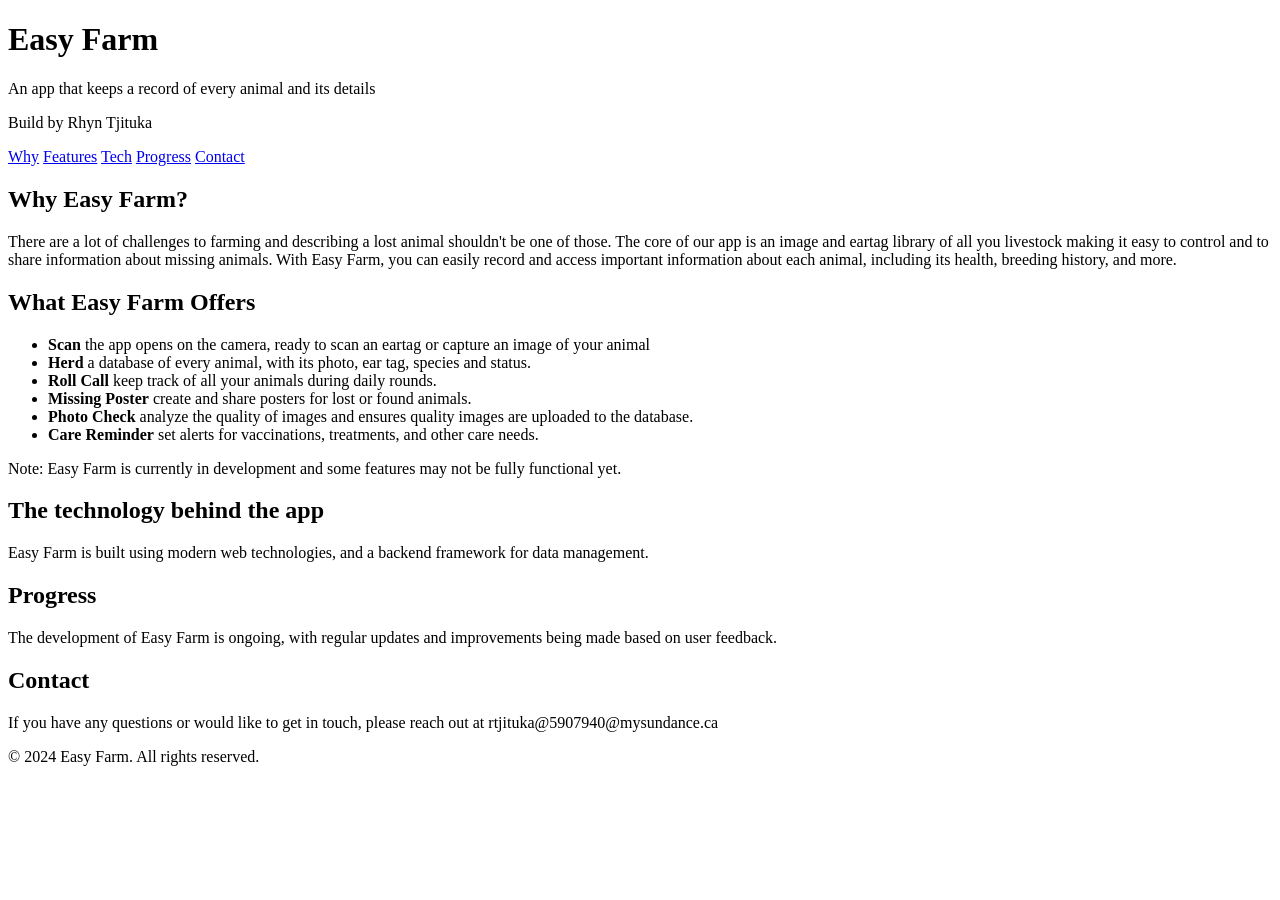
==== index.html @ b42d000f "Add EasyFarm page with five sections and navigation" ====
<!DOCTYPE html>
<html lang="en">

<head>
    <meta charset="UTF-8">
    <meta name="viewport" content="width=device-width, initial-scale=1.0">
    <title>Easy Farm -An app that keeps a record of every animal and its details</title>
    <link rel="stylesheet" href="style.css">
</head>

<body>
    <header>
        <h1>Easy Farm</h1>
        <p>An app that keeps a record of every animal and its details</p>
        <p class="byline"> Build by Rhyn Tjituka</p>
        <nav>
            <a href="#Why">Why</a>
            <a href="#features">Features</a>
            <a href="#tech">Tech</a>
            <a href="#Progress"> Progress</a>
            <a href="#contact">Contact</a>
        </nav>
    </header>
    <main>
        <section id="Why">
            <h2>Why Easy Farm?</h2>
            <p> There are a lot of challenges to farming and describing a lost animal shouldn't be one of those. The
                core of our app is an image and eartag library of all you livestock making it easy to control and to
                share information about missing animals. With Easy Farm, you can easily record and access important
                information about each animal, including its health, breeding history, and more.</p>
        </section>

        <section id="features">
            <h2>What Easy Farm Offers</h2>
            <ul>
                <li><strong>Scan</strong> the app opens on the camera, ready to scan an eartag or capture an image of
                    your animal</li>
                <li><strong>Herd</strong> a database of every animal, with its photo, ear tag, species and status.</li>
                <li><strong>Roll Call</strong> keep track of all your animals during daily rounds.</li>
                <li><strong>Missing Poster</strong> create and share posters for lost or found animals.</li>
                <li><strong>Photo Check</strong> analyze the quality of images and ensures quality images are uploaded
                    to the database.</li>
                <li><strong>Care Reminder</strong> set alerts for vaccinations, treatments, and other care needs.</li>
            </ul>
            <p class="note">Note: Easy Farm is currently in development and some features may not be fully functional
                yet.</p>
        </section>

        <section id="tech">
            <h2>The technology behind the app</h2>
            <p>Easy Farm is built using modern web technologies, and a backend framework for data management.</p>
        </section>

        <section id="Progress">
            <h2>Progress</h2>
            <p>The development of Easy Farm is ongoing, with regular updates and improvements being made based on user
                feedback.</p>
        </section>

        <section id="contact">
            <h2>Contact</h2>
            <p>If you have any questions or would like to get in touch, please reach out at
                rtjituka@5907940@mysundance.ca</p>
        </section>
    </main>

    <footer>
        <p> &copy; 2024 Easy Farm. All rights reserved.</p>
    </footer>
    <script src="script.js"></script>
</body>

</html>
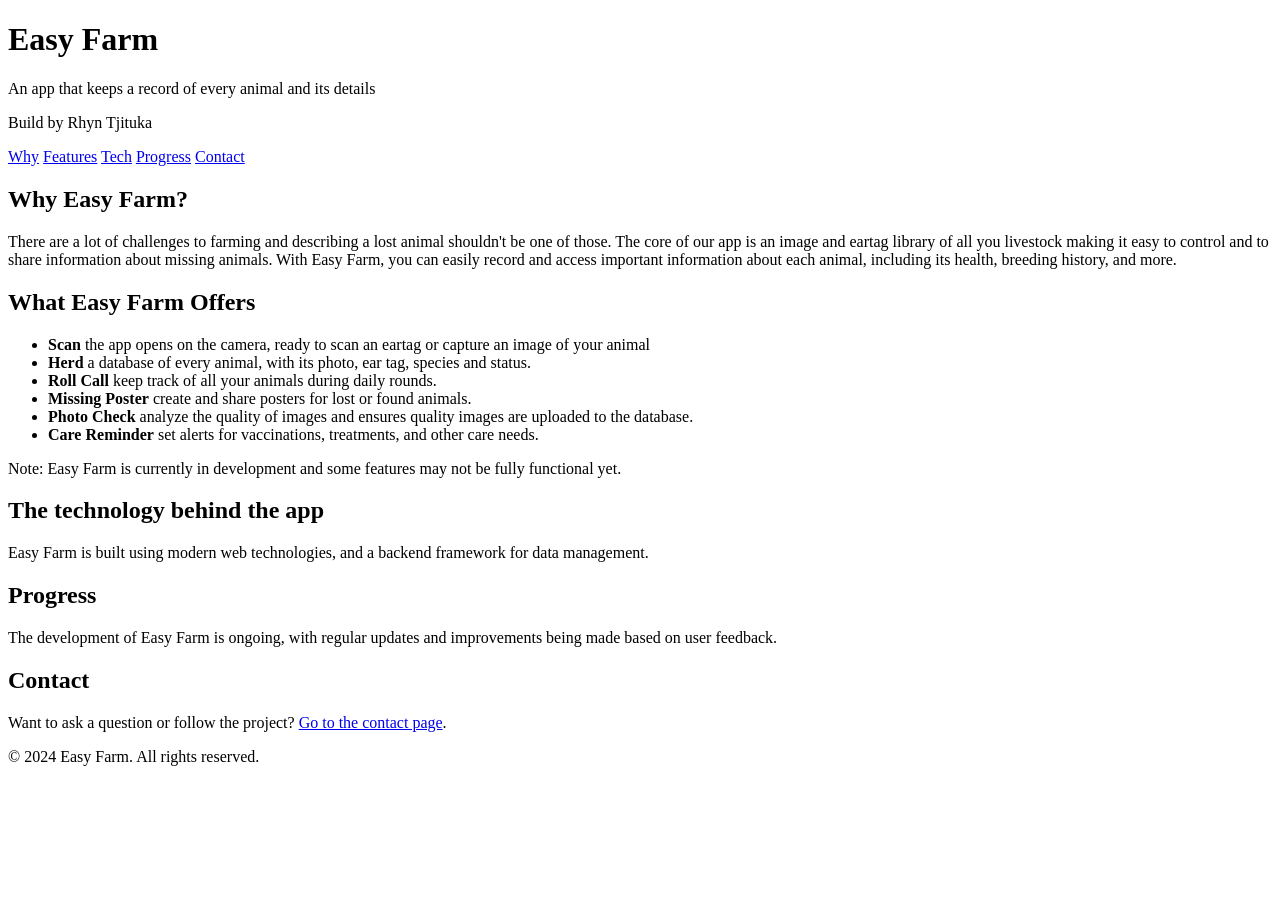
==== commit 50ee5abb: "Update navigation to link to the contact page" ====
--- a/index.html
+++ b/index.html
@@ -18,7 +18,7 @@
             <a href="#features">Features</a>
             <a href="#tech">Tech</a>
             <a href="#Progress"> Progress</a>
-            <a href="#contact">Contact</a>
+            <a href="contact.html">Contact</a>
         </nav>
     </header>
     <main>
@@ -59,8 +59,7 @@
 
         <section id="contact">
             <h2>Contact</h2>
-            <p>If you have any questions or would like to get in touch, please reach out at
-                rtjituka@5907940@mysundance.ca</p>
+            <p>Want to ask a question or follow the project? <a href="contact.html">Go to the contact page</a>.</p>
         </section>
     </main>
 
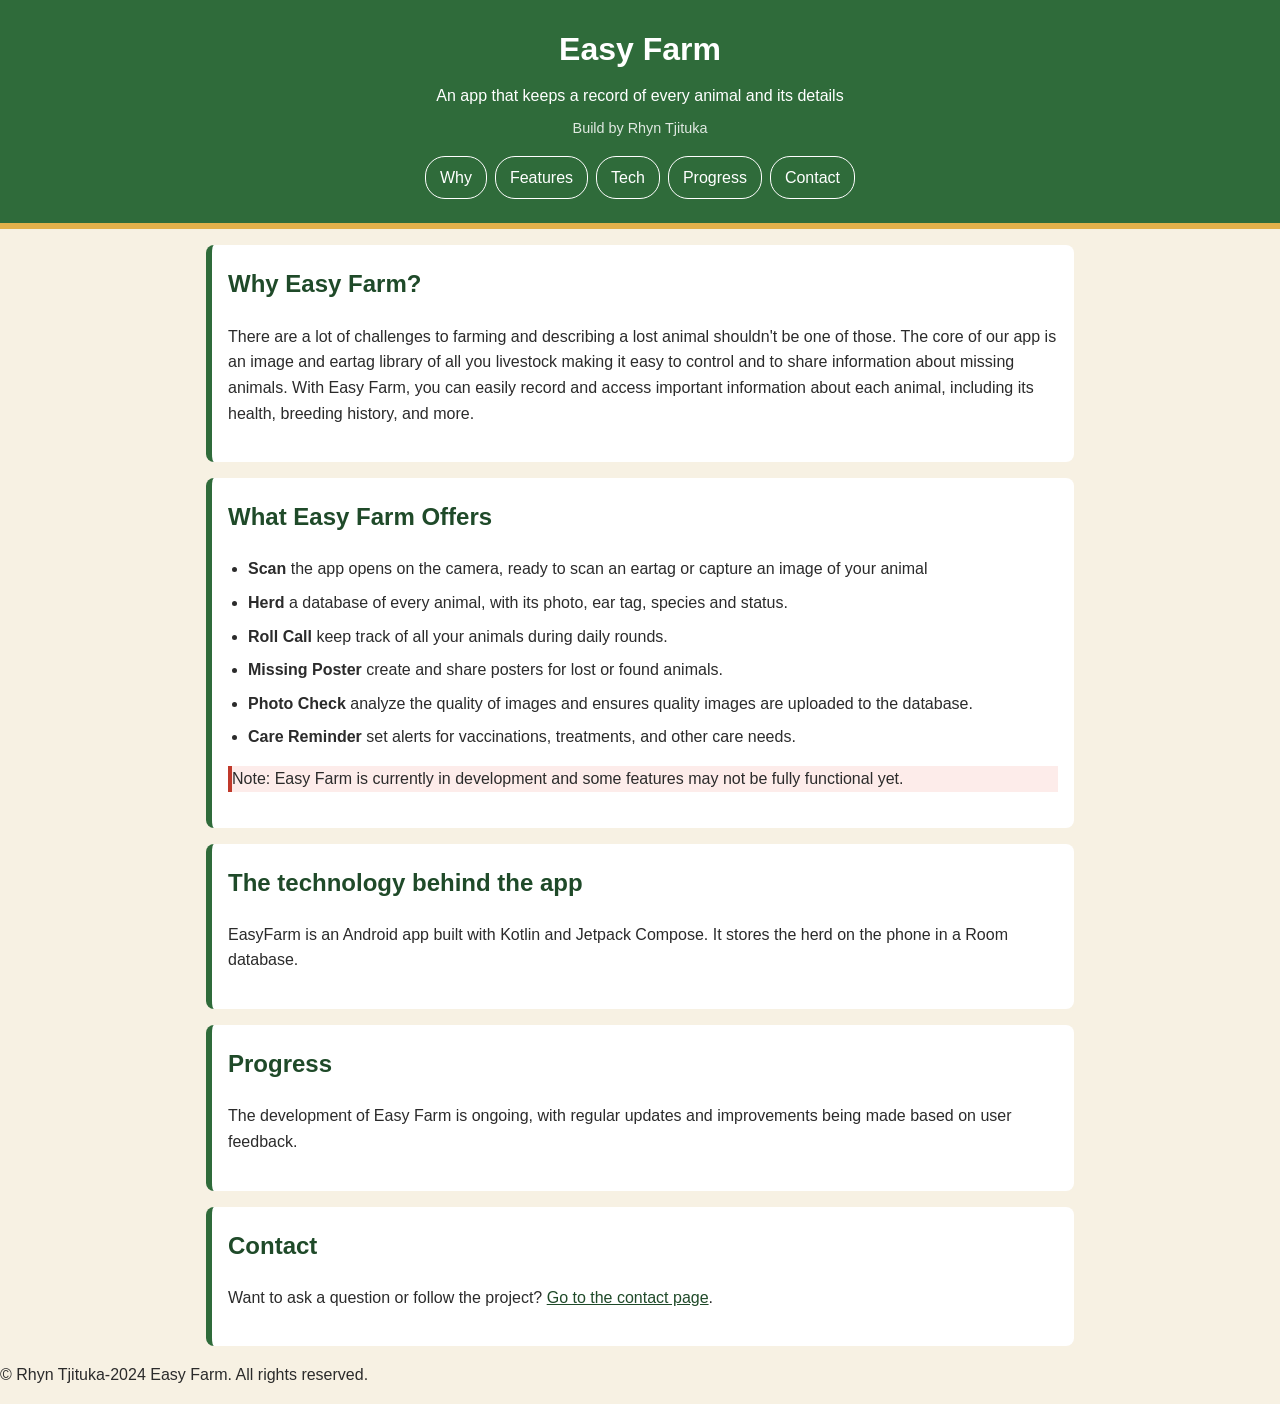
==== commit a2b5792a: "Update navigation to link to the contact page" ====
--- a/index.html
+++ b/index.html
@@ -48,7 +48,8 @@
 
         <section id="tech">
             <h2>The technology behind the app</h2>
-            <p>Easy Farm is built using modern web technologies, and a backend framework for data management.</p>
+            <p> EasyFarm is an Android app built with Kotlin and Jetpack Compose. It stores the herd on the phone in a
+                Room database.</p>
         </section>
 
         <section id="Progress">
@@ -64,7 +65,7 @@
     </main>
 
     <footer>
-        <p> &copy; 2024 Easy Farm. All rights reserved.</p>
+        <p> &copy; Rhyn Tjituka-2024 Easy Farm. All rights reserved.</p>
     </footer>
     <script src="script.js"></script>
 </body>
--- a/style.css
+++ b/style.css
@@ -0,0 +1,109 @@
+/* ---------- Colours (change them here and everything follows) ---------- */
+:root {
+    --green: #2f6b3a;
+    --green-dark: #1f4a29;
+    --brown: #6b4423;
+    --hay: #e3b04b;
+    --red: #c0392b;
+    --cream: #f7f1e3;
+    --text: #2b2b2b;
+}
+
+/* ---------- Basics (this is the PHONE layout) ---------- */
+* {
+    box-sizing: border-box;
+}
+
+body {
+    margin: 0;
+    font-family: Arial, Helvetica, sans-serif;
+    line-height: 1.6;
+    color: var(--text);
+    background: var(--cream);
+}
+
+/* ---------- Header and navigation ---------- */
+header {
+    background: var(--green);
+    color: white;
+    padding: 24px 16px;
+    text-align: center;
+    border-bottom: 6px solid var(--hay);
+}
+
+header h1 {
+    margin: 0 0 8px;
+    font-size: 2rem;
+}
+
+header p {
+    margin: 0 0 8px;
+}
+
+.byline {
+    font-size: 0.9rem;
+    opacity: 0.85;
+}
+
+nav {
+    margin-top: 16px;
+    display: flex;
+    flex-wrap: wrap;
+    gap: 8px;
+    justify-content: center;
+}
+
+nav a {
+    color: white;
+    text-decoration: none;
+    padding: 8px 14px;
+    border: 1px solid white;
+    border-radius: 20px;
+}
+
+nav a:hover,
+nav a:focus {
+    background: var(--hay);
+    border-color: var(--hay);
+    color: var(--text);
+}
+
+/* ---------- Sections ---------- */
+main {
+    padding: 0 16px;
+    max-width: 900px;
+    margin: 0 auto;
+}
+
+section {
+    background: white;
+    margin: 16px 0;
+    padding: 20px 16px;
+    border-radius: 8px;
+    border-left: 6px solid var(--green);
+}
+
+section h2 {
+    margin-top: 0;
+    color: var(--green-dark);
+}
+
+ul {
+    padding-left: 20px;
+}
+
+li {
+    margin-bottom: 8px;
+}
+
+a {
+    color: var(--green-dark);
+}
+
+a:hover {
+    color: var(--brown);
+}
+
+.note {
+    background: #fdecea;
+    border-left: 4px solid var(--red);
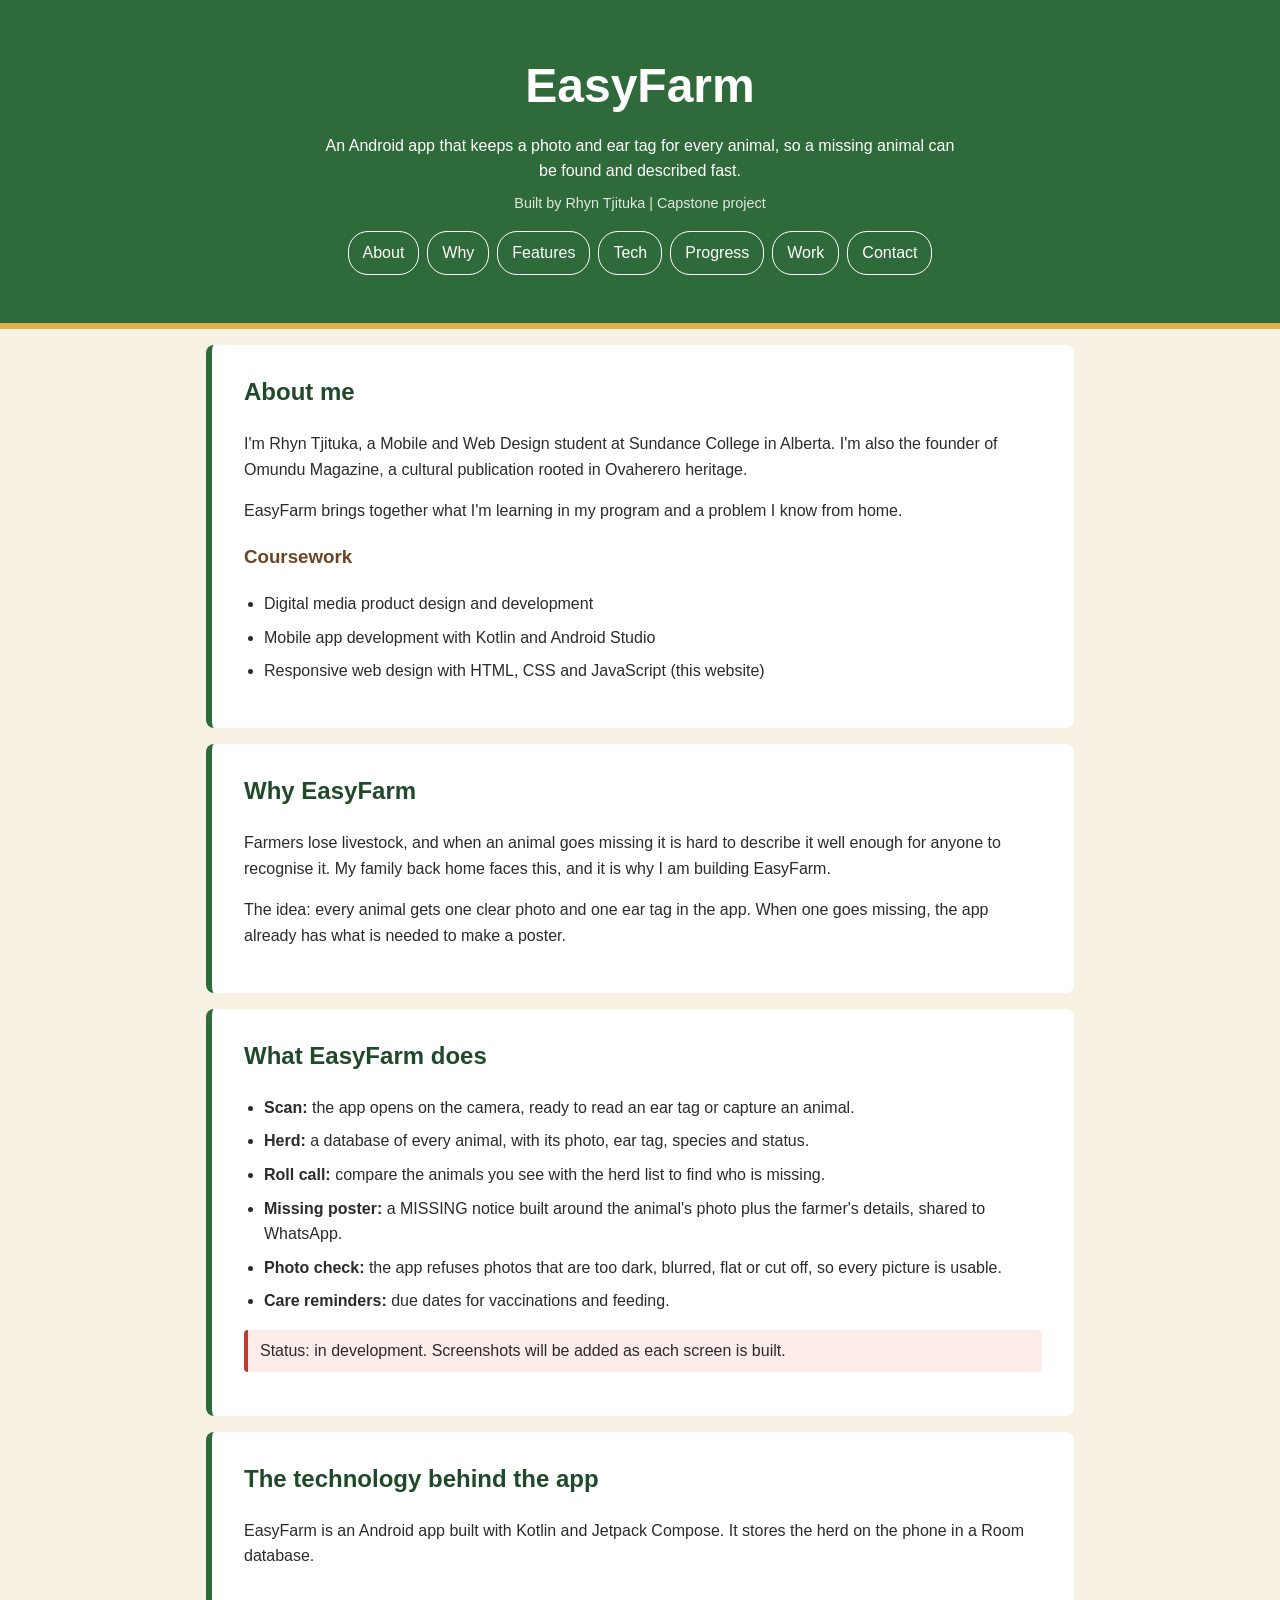
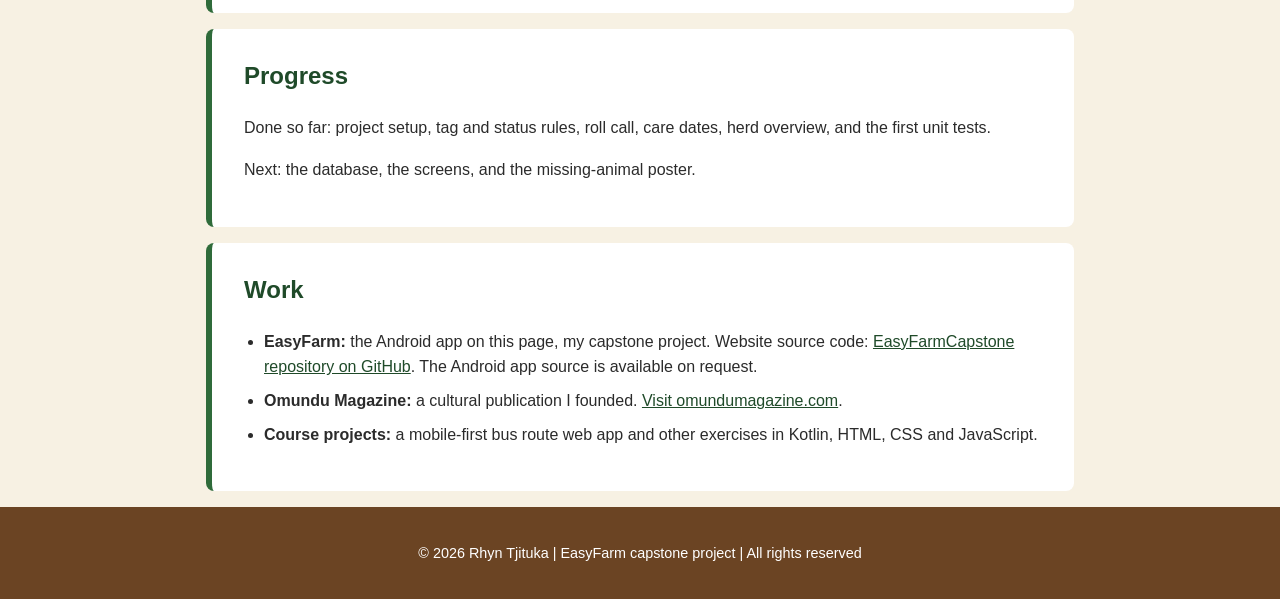
==== commit 63e79586: "Add About and Work sections and update navigation" ====
--- a/index.html
+++ b/index.html
@@ -4,69 +4,100 @@
 <head>
     <meta charset="UTF-8">
     <meta name="viewport" content="width=device-width, initial-scale=1.0">
-    <title>Easy Farm -An app that keeps a record of every animal and its details</title>
+    <title>EasyFarm | Livestock records and missing-animal posters</title>
     <link rel="stylesheet" href="style.css">
 </head>
 
 <body>
+
     <header>
-        <h1>Easy Farm</h1>
-        <p>An app that keeps a record of every animal and its details</p>
-        <p class="byline"> Build by Rhyn Tjituka</p>
+        <h1>EasyFarm</h1>
+        <p>An Android app that keeps a photo and ear tag for every animal, so a missing animal can be found and
+            described fast.</p>
+        <p class="byline">Built by Rhyn Tjituka | Capstone project</p>
         <nav>
-            <a href="#Why">Why</a>
+            <a href="#about">About</a>
+            <a href="#why">Why</a>
             <a href="#features">Features</a>
             <a href="#tech">Tech</a>
-            <a href="#Progress"> Progress</a>
+            <a href="#progress">Progress</a>
+            <a href="#work">Work</a>
             <a href="contact.html">Contact</a>
         </nav>
     </header>
+
     <main>
-        <section id="Why">
-            <h2>Why Easy Farm?</h2>
-            <p> There are a lot of challenges to farming and describing a lost animal shouldn't be one of those. The
-                core of our app is an image and eartag library of all you livestock making it easy to control and to
-                share information about missing animals. With Easy Farm, you can easily record and access important
-                information about each animal, including its health, breeding history, and more.</p>
+
+        <section id="about">
+            <h2>About me</h2>
+            <p>I'm Rhyn Tjituka, a Mobile and Web Design student at Sundance College in Alberta. I'm also the founder of
+                Omundu Magazine, a cultural publication rooted in Ovaherero heritage.</p>
+            <p>EasyFarm brings together what I'm learning in my program and a problem I know from home.</p>
+            <h3>Coursework</h3>
+            <ul>
+                <li>Digital media product design and development</li>
+                <li>Mobile app development with Kotlin and Android Studio</li>
+                <li>Responsive web design with HTML, CSS and JavaScript (this website)</li>
+            </ul>
+        </section>
+
+        <section id="why">
+            <h2>Why EasyFarm</h2>
+            <p>Farmers lose livestock, and when an animal goes missing it is hard to describe it well enough for anyone
+                to recognise it. My family back home faces this, and it is why I am building EasyFarm.</p>
+            <p>The idea: every animal gets one clear photo and one ear tag in the app. When one goes missing, the app
+                already has what is needed to make a poster.</p>
         </section>
 
         <section id="features">
-            <h2>What Easy Farm Offers</h2>
+            <h2>What EasyFarm does</h2>
             <ul>
-                <li><strong>Scan</strong> the app opens on the camera, ready to scan an eartag or capture an image of
-                    your animal</li>
-                <li><strong>Herd</strong> a database of every animal, with its photo, ear tag, species and status.</li>
-                <li><strong>Roll Call</strong> keep track of all your animals during daily rounds.</li>
-                <li><strong>Missing Poster</strong> create and share posters for lost or found animals.</li>
-                <li><strong>Photo Check</strong> analyze the quality of images and ensures quality images are uploaded
-                    to the database.</li>
-                <li><strong>Care Reminder</strong> set alerts for vaccinations, treatments, and other care needs.</li>
+                <li><strong>Scan:</strong> the app opens on the camera, ready to read an ear tag or capture an animal.
+                </li>
+                <li><strong>Herd:</strong> a database of every animal, with its photo, ear tag, species and status.</li>
+                <li><strong>Roll call:</strong> compare the animals you see with the herd list to find who is missing.
+                </li>
+                <li><strong>Missing poster:</strong> a MISSING notice built around the animal's photo plus the farmer's
+                    details, shared to WhatsApp.</li>
+                <li><strong>Photo check:</strong> the app refuses photos that are too dark, blurred, flat or cut off, so
+                    every picture is usable.</li>
+                <li><strong>Care reminders:</strong> due dates for vaccinations and feeding.</li>
             </ul>
-            <p class="note">Note: Easy Farm is currently in development and some features may not be fully functional
-                yet.</p>
+            <p class="note">Status: in development. Screenshots will be added as each screen is built.</p>
         </section>
 
         <section id="tech">
             <h2>The technology behind the app</h2>
-            <p> EasyFarm is an Android app built with Kotlin and Jetpack Compose. It stores the herd on the phone in a
+            <p>EasyFarm is an Android app built with Kotlin and Jetpack Compose. It stores the herd on the phone in a
                 Room database.</p>
         </section>
 
-        <section id="Progress">
+        <section id="progress">
             <h2>Progress</h2>
-            <p>The development of Easy Farm is ongoing, with regular updates and improvements being made based on user
-                feedback.</p>
+            <p>Done so far: project setup, tag and status rules, roll call, care dates, herd overview, and the first
+                unit tests.</p>
+            <p>Next: the database, the screens, and the missing-animal poster.</p>
         </section>
 
-        <section id="contact">
-            <h2>Contact</h2>
-            <p>Want to ask a question or follow the project? <a href="contact.html">Go to the contact page</a>.</p>
+        <section id="work">
+            <h2>Work</h2>
+            <ul>
+                <li><strong>EasyFarm:</strong> the Android app on this page, my capstone project. Website source code:
+                    <a href="https://github.com/RhynTjituka/EasyFarmCapstone">EasyFarmCapstone repository on GitHub</a>.
+                    The Android app source is available on request.</li>
+                <li><strong>Omundu Magazine:</strong> a cultural publication I founded. <a
+                        href="https://omundumagazine.com">Visit omundumagazine.com</a>.</li>
+                <li><strong>Course projects:</strong> a mobile-first bus route web app and other exercises in Kotlin,
+                    HTML, CSS and JavaScript.</li>
+            </ul>
         </section>
+
     </main>
 
     <footer>
-        <p> &copy; Rhyn Tjituka-2024 Easy Farm. All rights reserved.</p>
+        <p>&copy; 2026 Rhyn Tjituka | EasyFarm capstone project | All rights reserved</p>
     </footer>
+
     <script src="script.js"></script>
 </body>
 
--- a/style.css
+++ b/style.css
@@ -88,6 +88,10 @@
     color: var(--green-dark);
 }
 
+section h3 {
+    color: var(--brown);
+}
+
 ul {
     padding-left: 20px;
 }
@@ -106,4 +110,88 @@
 
 .note {
     background: #fdecea;
-    border-left: 4px solid var(--red);+    border-left: 4px solid var(--red);
+    padding: 8px 12px;
+    border-radius: 4px;
+}
+
+/* ---------- Contact form ---------- */
+form label {
+    display: block;
+    margin-top: 16px;
+    font-weight: bold;
+}
+
+form input,
+form textarea {
+    width: 100%;
+    padding: 10px;
+    margin-top: 4px;
+    font-size: 1rem;
+    font-family: inherit;
+    border: 1px solid #999;
+    border-radius: 6px;
+}
+
+form input:focus,
+form textarea:focus {
+    outline: 3px solid var(--green);
+    border-color: var(--green);
+}
+
+form button {
+    margin-top: 20px;
+    padding: 12px 24px;
+    font-size: 1rem;
+    background: var(--green);
+    color: white;
+    border: none;
+    border-radius: 6px;
+    cursor: pointer;
+}
+
+form button:hover {
+    background: var(--brown);
+}
+
+.error {
+    color: var(--red);
+    margin: 4px 0 0;
+    min-height: 1.2em;
+    font-size: 0.9rem;
+}
+
+.success {
+    color: var(--green-dark);
+    font-weight: bold;
+}
+
+/* ---------- Footer ---------- */
+footer {
+    text-align: center;
+    padding: 20px 16px;
+    background: var(--brown);
+    color: white;
+    font-size: 0.9rem;
+}
+
+/* ---------- Wider screens (tablet and desktop) ---------- */
+@media (min-width: 641px) {
+    header {
+        padding: 48px 24px;
+    }
+
+    header h1 {
+        font-size: 3rem;
+    }
+
+    header p {
+        max-width: 640px;
+        margin-left: auto;
+        margin-right: auto;
+    }
+
+    section {
+        padding: 28px 32px;
+    }
+}
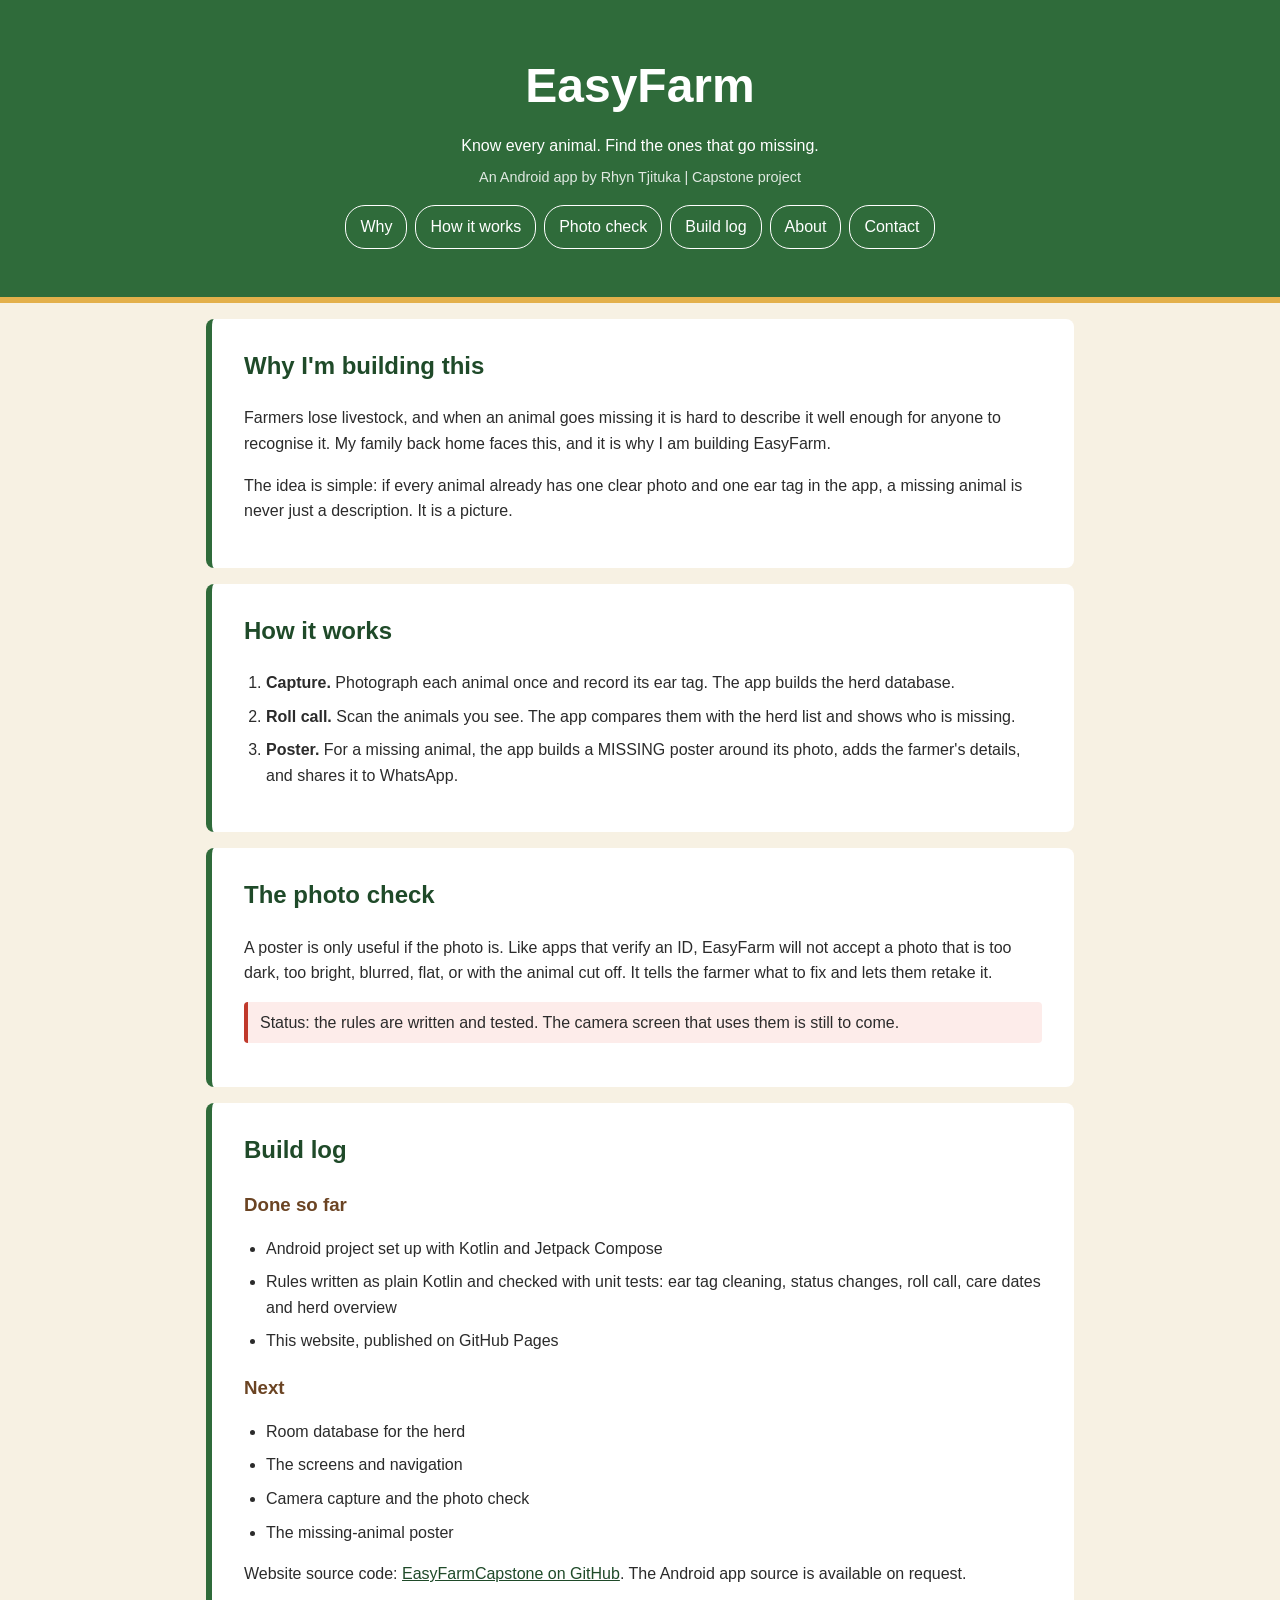
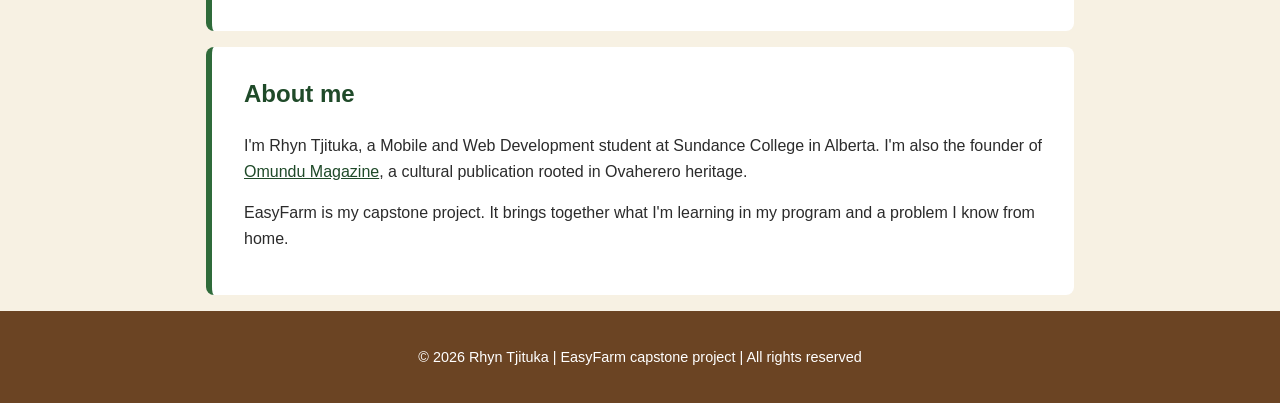
==== commit 5fef0a0c: "Restructure home page, correct program name, keep form and styles" ====
--- a/index.html
+++ b/index.html
@@ -12,84 +12,76 @@
 
     <header>
         <h1>EasyFarm</h1>
-        <p>An Android app that keeps a photo and ear tag for every animal, so a missing animal can be found and
-            described fast.</p>
-        <p class="byline">Built by Rhyn Tjituka | Capstone project</p>
+        <p>Know every animal. Find the ones that go missing.</p>
+        <p class="byline">An Android app by Rhyn Tjituka | Capstone project</p>
         <nav>
+            <a href="#why">Why</a>
+            <a href="#how">How it works</a>
+            <a href="#photo">Photo check</a>
+            <a href="#build">Build log</a>
             <a href="#about">About</a>
-            <a href="#why">Why</a>
-            <a href="#features">Features</a>
-            <a href="#tech">Tech</a>
-            <a href="#progress">Progress</a>
-            <a href="#work">Work</a>
             <a href="contact.html">Contact</a>
         </nav>
     </header>
 
     <main>
 
+        <section id="why">
+            <h2>Why I'm building this</h2>
+            <p>Farmers lose livestock, and when an animal goes missing it is hard to describe it well enough for anyone
+                to recognise it. My family back home faces this, and it is why I am building EasyFarm.</p>
+            <p>The idea is simple: if every animal already has one clear photo and one ear tag in the app, a missing
+                animal is never just a description. It is a picture.</p>
+        </section>
+
+        <section id="how">
+            <h2>How it works</h2>
+            <ol>
+                <li><strong>Capture.</strong> Photograph each animal once and record its ear tag. The app builds the
+                    herd database.</li>
+                <li><strong>Roll call.</strong> Scan the animals you see. The app compares them with the herd list and
+                    shows who is missing.</li>
+                <li><strong>Poster.</strong> For a missing animal, the app builds a MISSING poster around its photo,
+                    adds the farmer's details, and shares it to WhatsApp.</li>
+            </ol>
+        </section>
+
+        <section id="photo">
+            <h2>The photo check</h2>
+            <p>A poster is only useful if the photo is. Like apps that verify an ID, EasyFarm will not accept a photo
+                that is too dark, too bright, blurred, flat, or with the animal cut off. It tells the farmer what to fix
+                and lets them retake it.</p>
+            <p class="note">Status: the rules are written and tested. The camera screen that uses them is still to come.
+            </p>
+        </section>
+
+        <section id="build">
+            <h2>Build log</h2>
+            <h3>Done so far</h3>
+            <ul>
+                <li>Android project set up with Kotlin and Jetpack Compose</li>
+                <li>Rules written as plain Kotlin and checked with unit tests: ear tag cleaning, status changes, roll
+                    call, care dates and herd overview</li>
+                <li>This website, published on GitHub Pages</li>
+            </ul>
+            <h3>Next</h3>
+            <ul>
+                <li>Room database for the herd</li>
+                <li>The screens and navigation</li>
+                <li>Camera capture and the photo check</li>
+                <li>The missing-animal poster</li>
+            </ul>
+            <p>Website source code: <a href="https://github.com/RhynTjituka/EasyFarmCapstone">EasyFarmCapstone on
+                    GitHub</a>. The Android app source is available on request.</p>
+        </section>
+
         <section id="about">
             <h2>About me</h2>
-            <p>I'm Rhyn Tjituka, a Mobile and Web Design student at Sundance College in Alberta. I'm also the founder of
-                Omundu Magazine, a cultural publication rooted in Ovaherero heritage.</p>
-            <p>EasyFarm brings together what I'm learning in my program and a problem I know from home.</p>
-            <h3>Coursework</h3>
-            <ul>
-                <li>Digital media product design and development</li>
-                <li>Mobile app development with Kotlin and Android Studio</li>
-                <li>Responsive web design with HTML, CSS and JavaScript (this website)</li>
-            </ul>
-        </section>
-
-        <section id="why">
-            <h2>Why EasyFarm</h2>
-            <p>Farmers lose livestock, and when an animal goes missing it is hard to describe it well enough for anyone
-                to recognise it. My family back home faces this, and it is why I am building EasyFarm.</p>
-            <p>The idea: every animal gets one clear photo and one ear tag in the app. When one goes missing, the app
-                already has what is needed to make a poster.</p>
-        </section>
-
-        <section id="features">
-            <h2>What EasyFarm does</h2>
-            <ul>
-                <li><strong>Scan:</strong> the app opens on the camera, ready to read an ear tag or capture an animal.
-                </li>
-                <li><strong>Herd:</strong> a database of every animal, with its photo, ear tag, species and status.</li>
-                <li><strong>Roll call:</strong> compare the animals you see with the herd list to find who is missing.
-                </li>
-                <li><strong>Missing poster:</strong> a MISSING notice built around the animal's photo plus the farmer's
-                    details, shared to WhatsApp.</li>
-                <li><strong>Photo check:</strong> the app refuses photos that are too dark, blurred, flat or cut off, so
-                    every picture is usable.</li>
-                <li><strong>Care reminders:</strong> due dates for vaccinations and feeding.</li>
-            </ul>
-            <p class="note">Status: in development. Screenshots will be added as each screen is built.</p>
-        </section>
-
-        <section id="tech">
-            <h2>The technology behind the app</h2>
-            <p>EasyFarm is an Android app built with Kotlin and Jetpack Compose. It stores the herd on the phone in a
-                Room database.</p>
-        </section>
-
-        <section id="progress">
-            <h2>Progress</h2>
-            <p>Done so far: project setup, tag and status rules, roll call, care dates, herd overview, and the first
-                unit tests.</p>
-            <p>Next: the database, the screens, and the missing-animal poster.</p>
-        </section>
-
-        <section id="work">
-            <h2>Work</h2>
-            <ul>
-                <li><strong>EasyFarm:</strong> the Android app on this page, my capstone project. Website source code:
-                    <a href="https://github.com/RhynTjituka/EasyFarmCapstone">EasyFarmCapstone repository on GitHub</a>.
-                    The Android app source is available on request.</li>
-                <li><strong>Omundu Magazine:</strong> a cultural publication I founded. <a
-                        href="https://omundumagazine.com">Visit omundumagazine.com</a>.</li>
-                <li><strong>Course projects:</strong> a mobile-first bus route web app and other exercises in Kotlin,
-                    HTML, CSS and JavaScript.</li>
-            </ul>
+            <p>I'm Rhyn Tjituka, a Mobile and Web Development student at Sundance College in Alberta. I'm also the
+                founder of <a href="https://omundumagazine.com">Omundu Magazine</a>, a cultural publication rooted in
+                Ovaherero heritage.</p>
+            <p>EasyFarm is my capstone project. It brings together what I'm learning in my program and a problem I know
+                from home.</p>
         </section>
 
     </main>
--- a/style.css
+++ b/style.css
@@ -90,10 +90,12 @@
 
 section h3 {
     color: var(--brown);
+    margin-bottom: 4px;
 }
 
-ul {
-    padding-left: 20px;
+ul,
+ol {
+    padding-left: 22px;
 }
 
 li {
